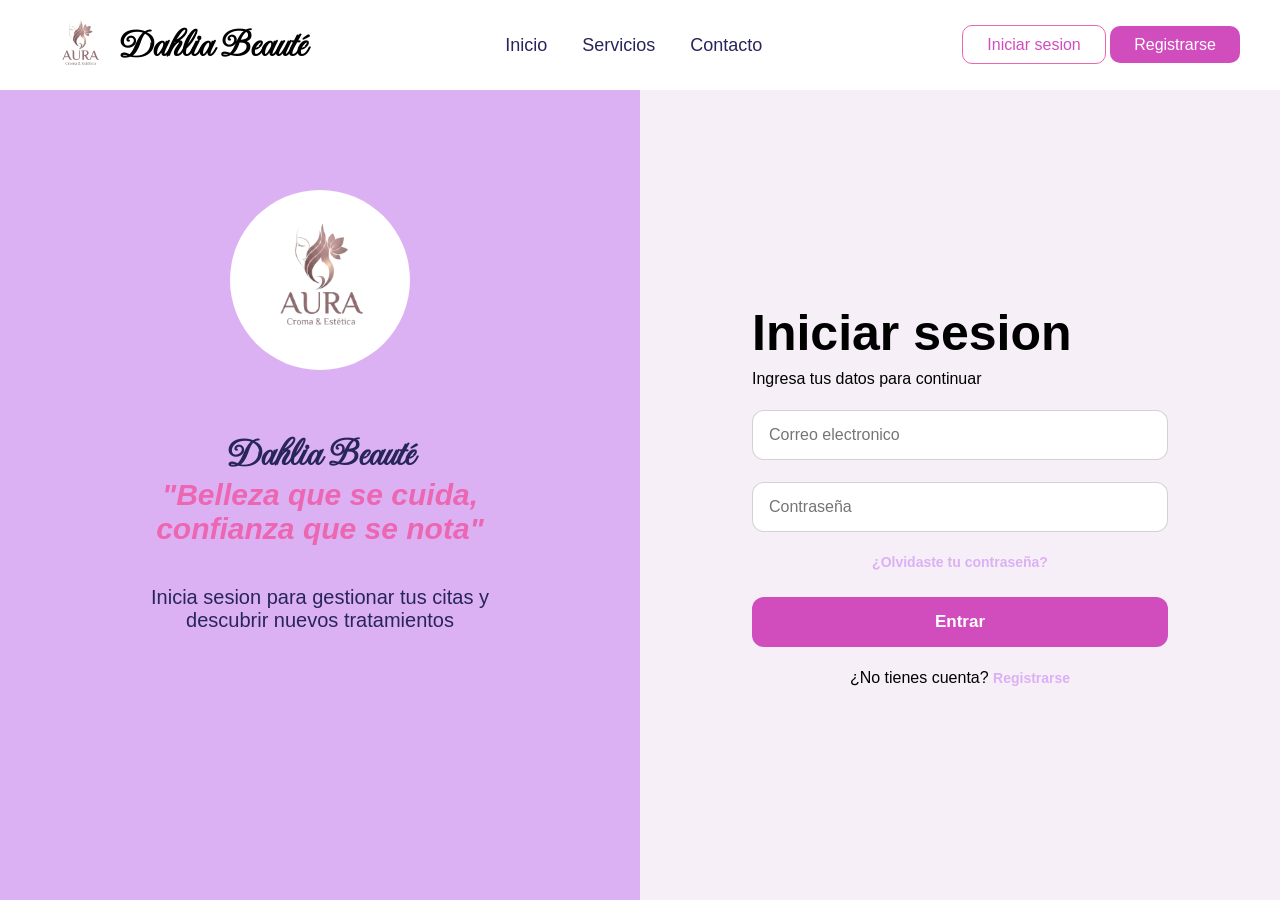
==== login.html @ 0d0c90f1 "Proyecto estetica primera version" ====
<!DOCTYPE html>
<html lang="en">
<head>
    <meta charset="UTF-8">
    <meta name="viewport" content="width=device-width, initial-scale=1.0">
    <title>Inicio de sesion</title>
    <link rel="stylesheet" href="estilos/estilos_login.css">
    <link rel="preconnect" href="https://fonts.googleapis.com">
<link rel="preconnect" href="https://fonts.gstatic.com" crossorigin>
<link href="https://fonts.googleapis.com/css2?family=Imperial+Script&display=swap" rel="stylesheet">
</head>
<body>
    <header>
        <div style="display: flex;align-items: center;">
            <div class="circulo">
                <img src="logo.png" alt="Belleza">
                
            </div>
             <p style="font-family: Imperial Script, cursive; font-size: 40px; font-weight: 600;">Dahlia Beauté</p>
        </div>
        <nav>
            <ul>
                <li><a href="#">Inicio</a></li>
                <li><a href="#">Servicios</a></li>
                <li><a href="#">Contacto</a></li>
            </ul>
        </nav>
        <div>
            <a href="#" class="header-btn1">Iniciar sesion</a>
            <a href="#" class="header-btn">Registrarse</a>
        </div>
        
    </header>
<main>


    <div id="main_container">

        <div id="contenedor_info">

            <div id="circulo">
                <img src="logo.png" alt="">
            </div>
            

            <div id="texto_login">

                <p style="font-family: Imperial Script, cursive; font-size: 40px; font-weight: 600;">Dahlia Beauté</p>

                    

                <p style="color: #ED66B2; font-family:'Gill Sans', 'Gill Sans MT', Calibri, 'Trebuchet MS', sans-serif; font-style: italic ; font-weight: 600; font-size: 30px;">
                    "Belleza que se cuida, <br> confianza que se nota"
                </p>

                <p style="margin-top: 40px; font-size: 20px;">Inicia sesion para gestionar tus citas y <br> descubrir nuevos tratamientos</p>
                
            </div>

        </div>


        <div id="contenedor_login">

            
            <form action="">
                <Div>
                    <p style="font-size: 50px;font-weight: 700">
                        Iniciar sesion
                    </p>
                    <p>Ingresa tus datos para continuar</p>
                </Div>

                <div>
                    <input type="email" id="correo" required placeholder="Correo electronico">
                </div>

                <div>
                    <input type="password" id="contraseña" required placeholder="Contraseña">
                </div>

                <a href="">¿Olvidaste tu contraseña?</a>


                <button type="submit">Entrar</button>

                <p style="align-self: center;">¿No tienes cuenta? <a href="">Registrarse</a></p>

            </form>

        </div>

    </div>

</main>


</body>
</html>
---- estilos/estilos_login.css ----
:root {
    --Med-purpura: #86469C;
    --Lila: #dbb1f4;
    --Rosa-claro: #FFCDEA;
    --Rosa-magenta: #d14dbd;
    --Azul-oscuro: #28255A;
    --background: #f6eff7;
}

* {
    box-sizing: border-box;
    margin: 0;
    padding: 0;
}

body {
    font-family: 'Segoe UI', Tahoma, Geneva, Verdana, sans-serif;
    background-color: var(--background);
}

main {
    width: 100vw;
    height: 100vh;
    display: flex;
    flex-direction: column;
    align-items: center;
    justify-content: center;
    background-color: var(--background);
    overflow: hidden;
}

header {
    width: 100%;
    height: 10vh;
    display: flex;
    padding: 18px 40px;
    position: fixed;
    top: 0;
    left: 0;
    z-index: 1000;
    align-items: center;
    justify-content: space-between;
    background-color: #fff;
    backdrop-filter: blur(10px);
}

nav ul {
    display: flex;
    gap: 35px;
    list-style: none;
    margin: 0;
    padding: 0;
}

nav a {
    text-decoration: none;
    color: var(--Azul-oscuro);
    font-weight: 500;
    font-size: 18px;
    transition: color 0.3s ease;
    position: relative;
}

nav a:hover {
    color: var(--Med-purpura);
}

/* Efecto underline al hover */
nav a::after {
    content: '';
    position: absolute;
    width: 0;
    height: 2px;
    bottom: -4px;
    left: 0;
    background-color: var(--Med-purpura);
    transition: width 0.3s ease;
}

nav a:hover::after {
    width: 100%;
}
.header-btn1 {
    border: solid 1.5px #ED66B2;
    color:var(--Rosa-magenta);
    text-decoration: none;
    padding: 10px 24px;
    border-radius: 10px;
    font-weight: 500;
    transition: background 0.3s ease;
}

.header-btn {
    background-color: var(--Rosa-magenta);
    color: white;
    text-decoration: none;
    padding: 10px 24px;
    border-radius: 10px;
    font-weight: 500;
    transition: background 0.3s ease;
}

.header-btn:hover {
    background-color: #c83a8a;
}

.header-btn1:hover {
    background-color: #c83a8a56;
    color: #fff;
}
.circulo {
    width: 80px;
    height: 80px;
    border-radius: 50%;
    overflow: hidden;    
    display: flex;
    
    align-items: center;
    justify-content: center;
}

.circulo img {
    width: 100%;
    height: 100%;
    object-fit: cover;
}

#main_container {
    width: 100%;
    height: 90vh;
    margin-top: 10vh;
    display: flex;
    background-color: var(--Rosa-claro);
    overflow: hidden;
}

#contenedor_info {
    width: 50%;
    height: 100%;
    display: flex;
    flex-direction: column;
    align-items: center;
    justify-content: flex-start;
    background-color: var(--Lila);
}

#circulo {
    width: 180px;
    height: 180px;
    margin-top: 100px;
    overflow: hidden;
    border-radius: 50%;
    background-color: #fff;
}

#circulo img {
    width: 100%;
    height: 100%;
    object-fit: cover;
}

#texto_login {
    width: 70%;
    padding: 20px;
    margin-top: 40px;
    display: flex;
    flex-direction: column;
    align-items: center;
    justify-content: center;
    text-align: center;
    font-size: 20px;
    background-color: var(--Lila);
    border-radius: 20px;
    color: var(--Azul-oscuro);
    
}

#contenedor_login {
    width: 50%;
    height: 100%;
    display: flex;
    flex-direction: column;
    justify-content: center;
    align-items: center;
    background-color: var(--background);
}

form {
    width: 65%;
    max-width: 500px;
    display: flex;
    flex-direction: column;
    gap: 22px;
}

form div {
    display: flex;
    flex-direction: column;
    gap: 8px;
}

form label {
    color: var(--Azul-oscuro);
    font-size: 16px;
    font-weight: bold;
}

form input {
    width: 100%;
    height: 50px;
    padding: 0 16px;
    border: solid 1px #0000002d;
    border-radius: 12px;
    background-color: white;
    color: var(--Azul-oscuro);
    font-size: 16px;
    outline: none;
    transition: 0.2s;
}

form input:focus {
    border: 1px solid var(--Rosa-magenta);

    border-color: var(--Med-purpura);
    box-shadow: 0 0 0 3px var(--Rosa-claro);
}

/* Enlace de contraseña */
form a {
    color: var(--Lila);
    font-size: 14px;
    font-weight: bold;
    text-decoration: none;
    align-self: center;
    transition: 0.2s;
}

form a:hover {
    color: var(--Rosa-magenta);
}

/* Botón */
form button {
    width: 100%;
    height: 50px;
    margin-top: 5px;
    border: none;
    border-radius: 12px;
    background-color: var(--Rosa-magenta);
    color: white;
    font-size: 17px;
    font-weight: bold;
    cursor: pointer;
    transition: 0.2s;
}

form button:hover {
    background-color: var(--Med-purpura);
    transform: translateY(-2px);
}

h2 {
    margin-bottom: 40px;
    align-self: flex-start;
    font-family: 'Franklin Gothic Medium', 'Arial Narrow', Arial, sans-serif;
    color: var(--Azul-oscuro);
}
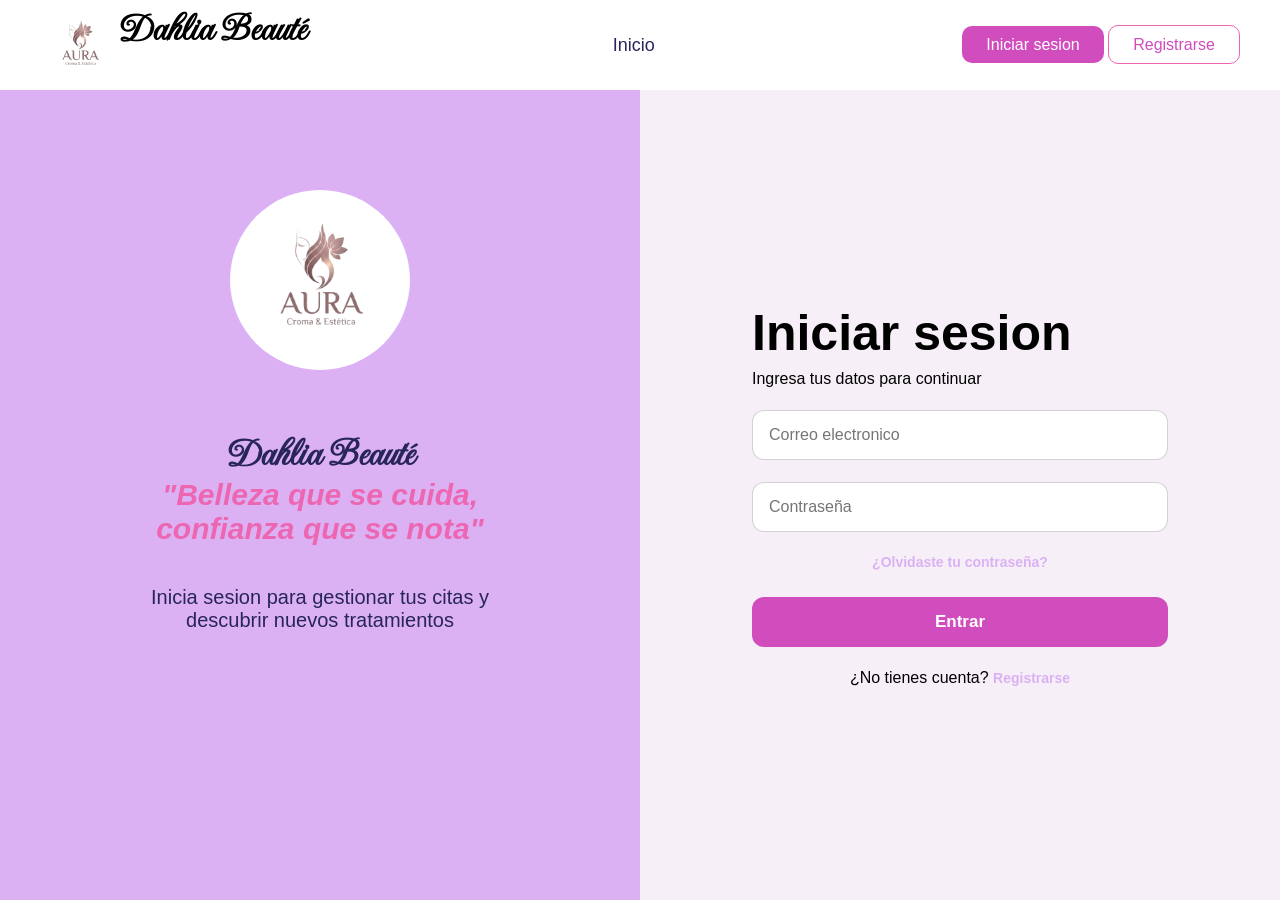
==== commit ff12a387: "Implementacion de la seccion principal. la vista de cliente. implementacion de seccion, hero,servici" ====
--- a/login.html
+++ b/login.html
@@ -11,7 +11,7 @@
 </head>
 <body>
     <header>
-        <div style="display: flex;align-items: center;">
+        <div style="display: flex;align-items: cent er;">
             <div class="circulo">
                 <img src="logo.png" alt="Belleza">
                 
@@ -20,14 +20,13 @@
         </div>
         <nav>
             <ul>
-                <li><a href="#">Inicio</a></li>
-                <li><a href="#">Servicios</a></li>
-                <li><a href="#">Contacto</a></li>
+                <li><a href="index.html">Inicio</a></li>
+
             </ul>
         </nav>
         <div>
-            <a href="#" class="header-btn1">Iniciar sesion</a>
-            <a href="#" class="header-btn">Registrarse</a>
+            <a href="#" class="header-btn">Iniciar sesion</a>
+            <a href="registrarse.html" class="header-btn1">Registrarse</a>
         </div>
         
     </header>
